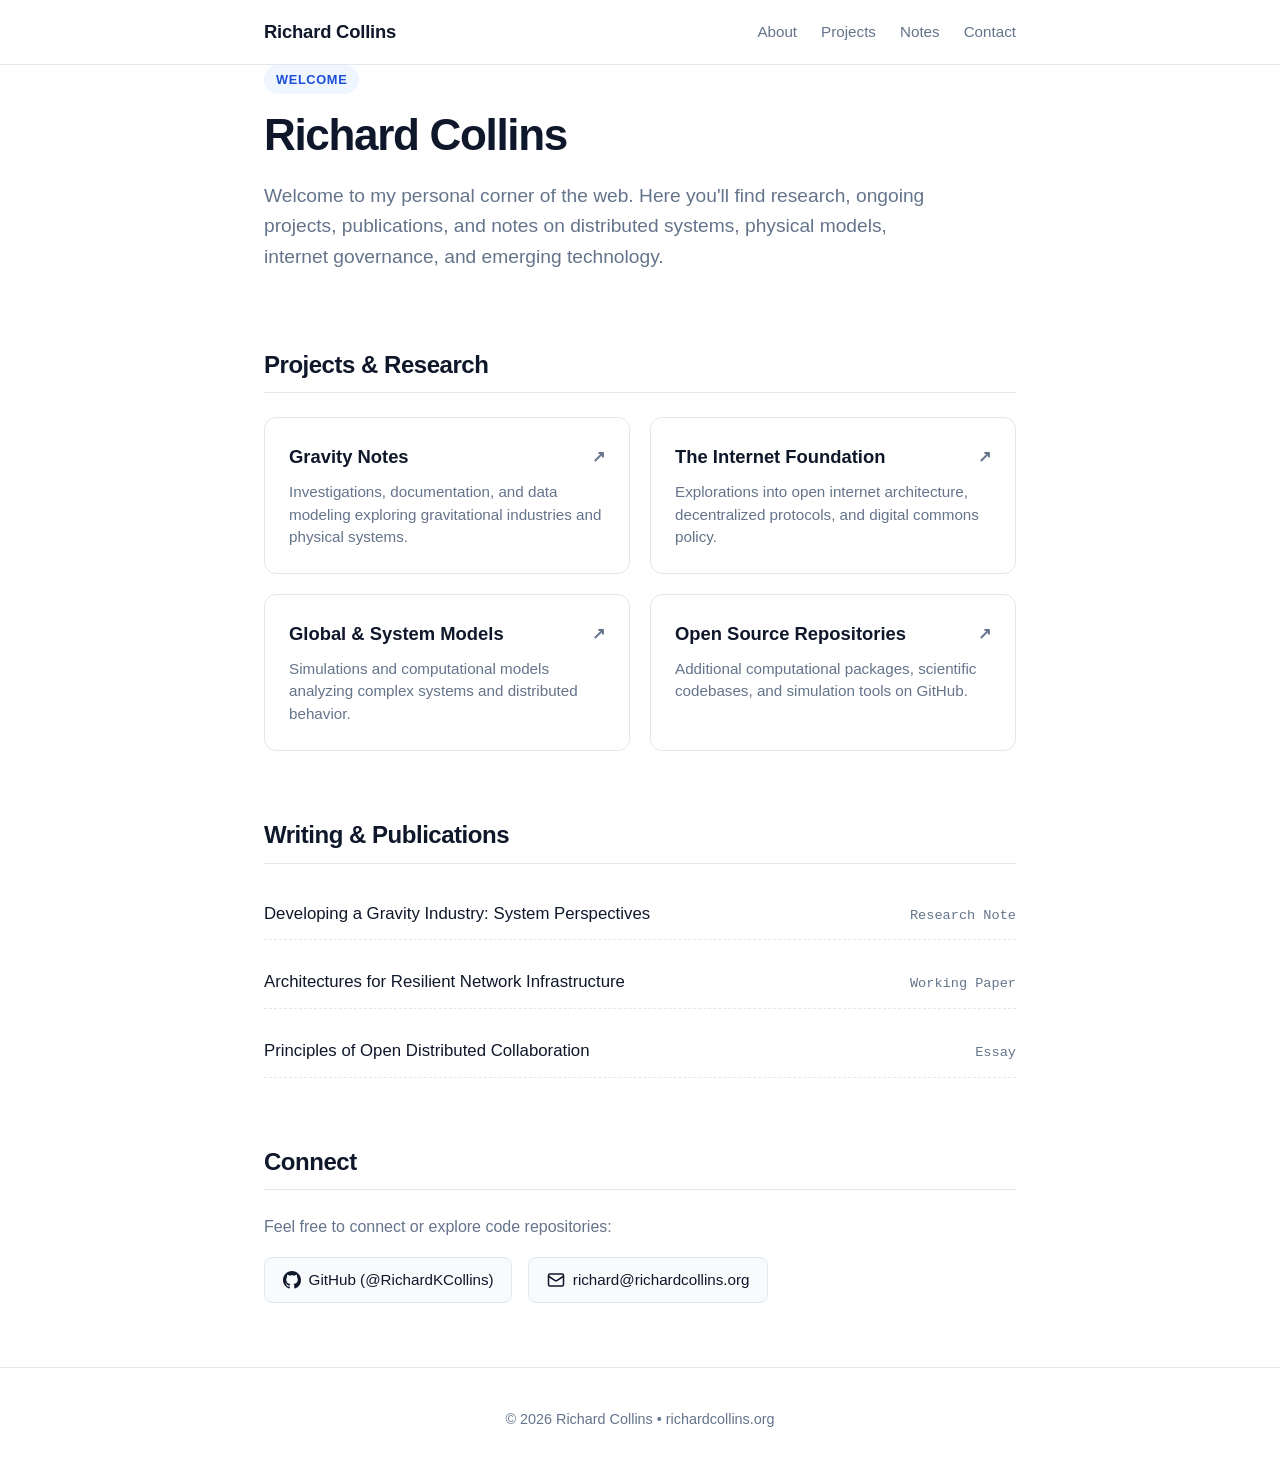
==== index.html @ 028e2b4b "Initial commit: starter site for richardcollins.org" ====
<!DOCTYPE html>
<html lang="en">
<head>
  <meta charset="UTF-8">
  <meta name="viewport" content="width=device-width, initial-scale=1.0">
  <title>Richard Collins</title>
  <meta name="description" content="Personal website of Richard Collins - Research, projects, and notes.">
  <link rel="icon" href="data:image/svg+xml,<svg xmlns=%22http://www.w3.org/2000/svg%22 viewBox=%220%22%20width=%22100%22%20height=%22100%22><text y=%22.9em%22 font-size=%2290%22>🌐</text></svg>">
  <link rel="stylesheet" href="style.css">
</head>
<body>

  <header class="site-header">
    <div class="container nav-container">
      <a href="#" class="brand">Richard Collins</a>
      <nav>
        <ul class="nav-links">
          <li><a href="#about">About</a></li>
          <li><a href="#projects">Projects</a></li>
          <li><a href="#notes">Notes</a></li>
          <li><a href="#contact">Contact</a></li>
        </ul>
      </nav>
    </div>
  </header>

  <main class="container">
    <!-- Hero -->
    <section class="hero" id="about">
      <span class="hero-tag">Welcome</span>
      <h1>Richard Collins</h1>
      <p class="hero-lead">
        Welcome to my personal corner of the web. Here you'll find research, ongoing projects, publications, and notes on distributed systems, physical models, internet governance, and emerging technology.
      </p>
    </section>

    <!-- Projects -->
    <section class="section" id="projects">
      <h2 class="section-title">Projects & Research</h2>
      <div class="cards-grid">
        <a href="https://github.com/RichardKCollins/gravitynotes" class="card" target="_blank" rel="noopener">
          <h3>Gravity Notes <span class="arrow">↗</span></h3>
          <p>Investigations, documentation, and data modeling exploring gravitational industries and physical systems.</p>
        </a>

        <a href="https://github.com/RichardKCollins/TheInternetFoundation" class="card" target="_blank" rel="noopener">
          <h3>The Internet Foundation <span class="arrow">↗</span></h3>
          <p>Explorations into open internet architecture, decentralized protocols, and digital commons policy.</p>
        </a>

        <a href="https://github.com/RichardKCollins/System" class="card" target="_blank" rel="noopener">
          <h3>Global & System Models <span class="arrow">↗</span></h3>
          <p>Simulations and computational models analyzing complex systems and distributed behavior.</p>
        </a>

        <a href="https://github.com/RichardKCollins" class="card" target="_blank" rel="noopener">
          <h3>Open Source Repositories <span class="arrow">↗</span></h3>
          <p>Additional computational packages, scientific codebases, and simulation tools on GitHub.</p>
        </a>
      </div>
    </section>

    <!-- Writing / Notes -->
    <section class="section" id="notes">
      <h2 class="section-title">Writing & Publications</h2>
      <div class="item-list">
        <div class="item-row">
          <span class="item-title">Developing a Gravity Industry: System Perspectives</span>
          <span class="item-meta">Research Note</span>
        </div>
        <div class="item-row">
          <span class="item-title">Architectures for Resilient Network Infrastructure</span>
          <span class="item-meta">Working Paper</span>
        </div>
        <div class="item-row">
          <span class="item-title">Principles of Open Distributed Collaboration</span>
          <span class="item-meta">Essay</span>
        </div>
      </div>
    </section>

    <!-- Contact -->
    <section class="section" id="contact">
      <h2 class="section-title">Connect</h2>
      <p style="color: var(--text-muted); margin-bottom: 1rem;">
        Feel free to connect or explore code repositories:
      </p>
      <div class="contact-links">
        <a href="https://github.com/RichardKCollins" class="btn-link" target="_blank" rel="noopener">
          <svg width="18" height="18" viewBox="0 0 24 24" fill="currentColor">
            <path d="M12 0C5.37 0 0 5.37 0 12c0 5.31 3.435 9.795 8.205 11.385.6.105.825-.255.825-.57 0-.285-.015-1.23-.015-2.235-3.015.555-3.795-.735-4.035-1.41-.135-.345-.72-1.41-1.23-1.695-.42-.225-1.02-.78-.015-.795.945-.015 1.62.87 1.845 1.23 1.08 1.815 2.805 1.305 3.495.99.105-.78.42-1.305.765-1.605-2.67-.3-5.46-1.335-5.46-5.925 0-1.305.465-2.385 1.23-3.225-.12-.3-.54-1.53.12-3.18 0 0 1.005-.315 3.3 1.23.96-.27 1.98-.405 3-.405s2.04.135 3 .405c2.295-1.56 3.3-1.23 3.3-1.23.66 1.65.24 2.88.12 3.18.765.84 1.23 1.905 1.23 3.225 0 4.605-2.805 5.625-5.475 5.925.435.375.81 1.095.81 2.22 0 1.605-.015 2.895-.015 3.3 0 .315.225.69.825.57A12.02 12.02 0 0024 12c0-6.63-5.37-12-12-12z"/>
          </svg>
          GitHub (@RichardKCollins)
        </a>
        <a href="mailto:richard@richardcollins.org" class="btn-link">
          <svg width="18" height="18" viewBox="0 0 24 24" fill="none" stroke="currentColor" stroke-width="2" stroke-linecap="round" stroke-linejoin="round">
            <rect width="20" height="16" x="2" y="4" rx="2"/>
            <path d="m22 7-8.97 5.7a1.94 1.94 0 0 1-2.06 0L2 7"/>
          </svg>
          richard@richardcollins.org
        </a>
      </div>
    </section>
  </main>

  <footer class="site-footer">
    <div class="container">
      <p>&copy; 2026 Richard Collins &bull; <a href="https://richardcollins.org" style="color: inherit; text-decoration: none;">richardcollins.org</a></p>
    </div>
  </footer>

</body>
</html>
---- style.css ----
:root {
  --font-sans: -apple-system, BlinkMacSystemFont, "Segoe UI", Roboto, Oxygen, Ubuntu, Cantarell, "Helvetica Neue", sans-serif;
  --font-mono: ui-monospace, SFMono-Regular, "SF Mono", Menlo, Consolas, "Liberation Mono", monospace;
  
  --bg-color: #ffffff;
  --bg-subtle: #f8fafc;
  --card-bg: #ffffff;
  --card-border: #e2e8f0;
  --card-hover-border: #cbd5e1;
  --text-main: #0f172a;
  --text-muted: #64748b;
  --accent: #2563eb;
  --accent-hover: #1d4ed8;
  --badge-bg: #eff6ff;
  --badge-text: #1d4ed8;
  --header-bg: rgba(255, 255, 255, 0.85);
}

@media (prefers-color-scheme: dark) {
  :root {
    --bg-color: #0b0f17;
    --bg-subtle: #111827;
    --card-bg: #151d2c;
    --card-border: #1e293b;
    --card-hover-border: #334155;
    --text-main: #f8fafc;
    --text-muted: #94a3b8;
    --accent: #38bdf8;
    --accent-hover: #7dd3fc;
    --badge-bg: rgba(56, 189, 248, 0.12);
    --badge-text: #38bdf8;
    --header-bg: rgba(11, 15, 23, 0.85);
  }
}

* {
  box-sizing: border-box;
  margin: 0;
  padding: 0;
}

html {
  scroll-behavior: smooth;
  font-family: var(--font-sans);
  background-color: var(--bg-color);
  color: var(--text-main);
  line-height: 1.65;
  -webkit-font-smoothing: antialiased;
}

body {
  min-height: 100vh;
  display: flex;
  flex-direction: column;
}

.container {
  max-width: 800px;
  margin: 0 auto;
  padding: 0 1.5rem;
  width: 100%;
}

/* Header */
.site-header {
  position: sticky;
  top: 0;
  backdrop-filter: blur(12px);
  -webkit-backdrop-filter: blur(12px);
  background-color: var(--header-bg);
  border-bottom: 1px solid var(--card-border);
  z-index: 50;
}

.nav-container {
  display: flex;
  justify-content: space-between;
  align-items: center;
  height: 4rem;
}

.brand {
  font-weight: 700;
  font-size: 1.15rem;
  color: var(--text-main);
  text-decoration: none;
  letter-spacing: -0.01em;
}

.nav-links {
  display: flex;
  gap: 1.5rem;
  list-style: none;
}

.nav-links a {
  color: var(--text-muted);
  text-decoration: none;
  font-size: 0.95rem;
  font-weight: 500;
  transition: color 0.15s ease;
}

.nav-links a:hover {
  color: var(--accent);
}

/* Main Content */
main {
  flex: 1;
  padding: 3.5rem 0 5rem;
}

/* Hero */
.hero {
  margin-bottom: 4.5rem;
}

.hero-tag {
  display: inline-block;
  font-size: 0.8rem;
  font-weight: 600;
  text-transform: uppercase;
  letter-spacing: 0.05em;
  background-color: var(--badge-bg);
  color: var(--badge-text);
  padding: 0.25rem 0.75rem;
  border-radius: 9999px;
  margin-bottom: 1rem;
}

.hero h1 {
  font-size: 2.75rem;
  font-weight: 800;
  letter-spacing: -0.03em;
  line-height: 1.15;
  margin-bottom: 1.25rem;
}

.hero-lead {
  font-size: 1.2rem;
  color: var(--text-muted);
  line-height: 1.6;
  max-width: 680px;
}

/* Sections */
.section {
  margin-bottom: 4rem;
}

.section-title {
  font-size: 1.5rem;
  font-weight: 700;
  letter-spacing: -0.02em;
  margin-bottom: 1.5rem;
  padding-bottom: 0.5rem;
  border-bottom: 1px solid var(--card-border);
}

/* Cards Grid */
.cards-grid {
  display: grid;
  grid-template-columns: 1fr;
  gap: 1.25rem;
}

@media (min-width: 640px) {
  .cards-grid {
    grid-template-columns: repeat(2, 1fr);
  }
}

.card {
  display: flex;
  flex-direction: column;
  background-color: var(--card-bg);
  border: 1px solid var(--card-border);
  border-radius: 0.75rem;
  padding: 1.5rem;
  text-decoration: none;
  color: inherit;
  transition: transform 0.15s ease, border-color 0.15s ease, box-shadow 0.15s ease;
}

.card:hover {
  transform: translateY(-2px);
  border-color: var(--card-hover-border);
  box-shadow: 0 8px 24px rgba(0, 0, 0, 0.06);
}

.card h3 {
  font-size: 1.15rem;
  font-weight: 600;
  margin-bottom: 0.5rem;
  display: flex;
  align-items: center;
  justify-content: space-between;
}

.card .arrow {
  color: var(--text-muted);
  font-size: 1rem;
  transition: transform 0.15s ease;
}

.card:hover .arrow {
  transform: translate(2px, -2px);
  color: var(--accent);
}

.card p {
  color: var(--text-muted);
  font-size: 0.95rem;
  line-height: 1.5;
  flex: 1;
}

/* List Items (Articles / Notes) */
.item-list {
  display: flex;
  flex-direction: column;
  gap: 1rem;
}

.item-row {
  display: flex;
  justify-content: space-between;
  align-items: baseline;
  padding: 0.75rem 0;
  border-bottom: 1px dashed var(--card-border);
  text-decoration: none;
  color: inherit;
  transition: color 0.15s ease;
}

.item-row:hover .item-title {
  color: var(--accent);
}

.item-title {
  font-size: 1.05rem;
  font-weight: 500;
  transition: color 0.15s ease;
}

.item-meta {
  font-family: var(--font-mono);
  font-size: 0.85rem;
  color: var(--text-muted);
  white-space: nowrap;
  margin-left: 1rem;
}

/* Contact Links */
.contact-links {
  display: flex;
  flex-wrap: wrap;
  gap: 1rem;
  margin-top: 1rem;
}

.btn-link {
  display: inline-flex;
  align-items: center;
  gap: 0.5rem;
  padding: 0.6rem 1.1rem;
  border-radius: 0.5rem;
  background-color: var(--bg-subtle);
  border: 1px solid var(--card-border);
  color: var(--text-main);
  text-decoration: none;
  font-weight: 500;
  font-size: 0.95rem;
  transition: all 0.15s ease;
}

.btn-link:hover {
  background-color: var(--accent);
  color: #ffffff;
  border-color: var(--accent);
}

/* Footer */
.site-footer {
  border-top: 1px solid var(--card-border);
  padding: 2.5rem 0;
  text-align: center;
  color: var(--text-muted);
  font-size: 0.9rem;
}
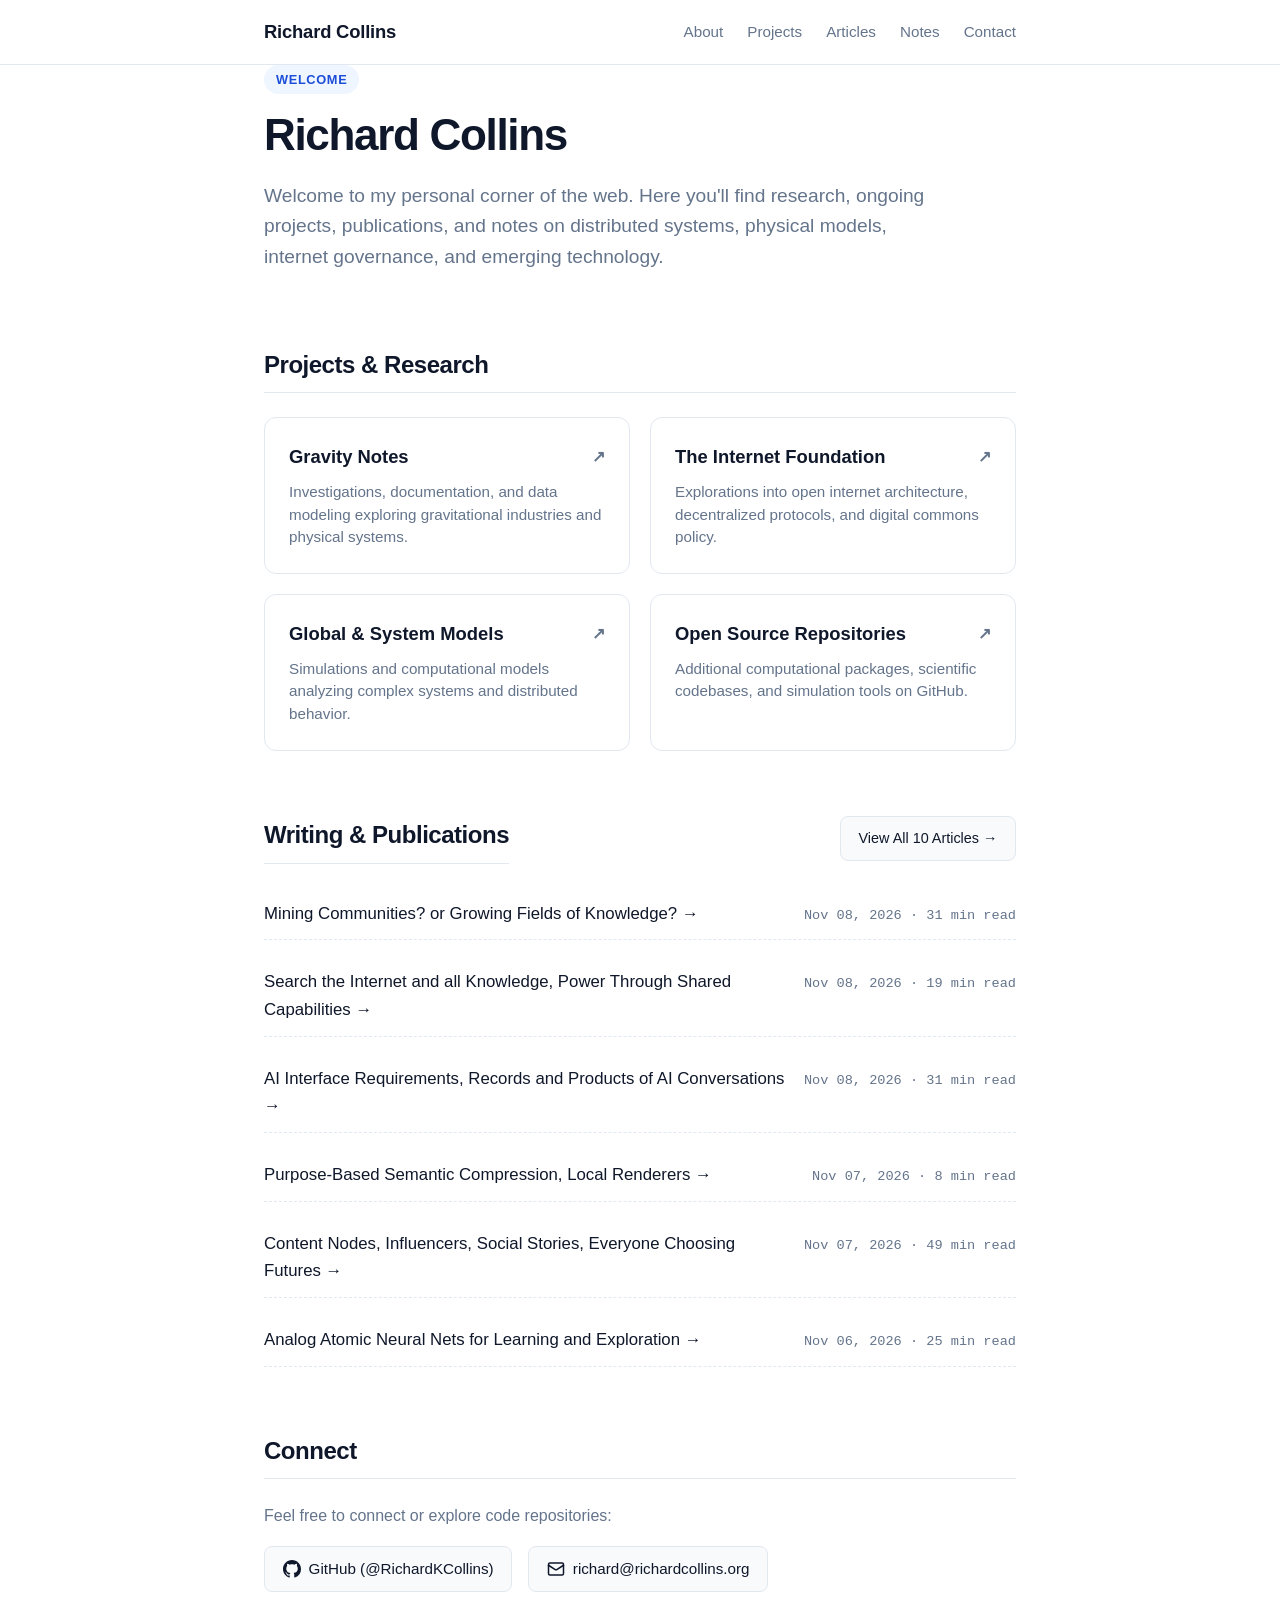
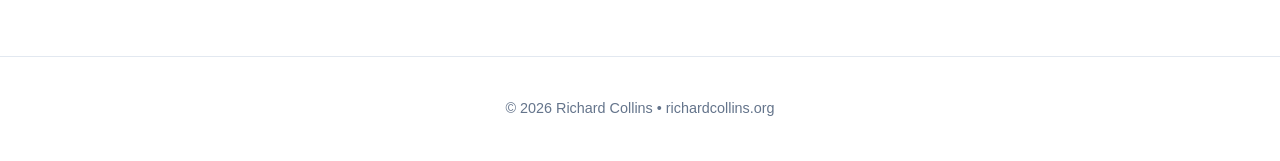
==== commit 257eeb7d: "feat: publish 10 articles with self-hosted images and responsive archive" ====
--- a/index.html
+++ b/index.html
@@ -17,6 +17,7 @@
         <ul class="nav-links">
           <li><a href="#about">About</a></li>
           <li><a href="#projects">Projects</a></li>
+          <li><a href="/articles/">Articles</a></li>
           <li><a href="#notes">Notes</a></li>
           <li><a href="#contact">Contact</a></li>
         </ul>
@@ -60,21 +61,36 @@
       </div>
     </section>
 
-    <!-- Writing / Notes -->
+        <!-- Writing / Notes -->
     <section class="section" id="notes">
-      <h2 class="section-title">Writing & Publications</h2>
+      <div style="display: flex; justify-content: space-between; align-items: baseline; margin-bottom: 1.5rem;">
+        <h2 class="section-title" style="margin-bottom: 0;">Writing & Publications</h2>
+        <a href="/articles/" class="btn-link" style="font-size: 0.9rem;">View All 10 Articles →</a>
+      </div>
       <div class="item-list">
         <div class="item-row">
-          <span class="item-title">Developing a Gravity Industry: System Perspectives</span>
-          <span class="item-meta">Research Note</span>
+          <a href="/articles/mining-communities-or-growing-fields-of-knowledge/" class="item-title" style="text-decoration: none; color: inherit;">Mining Communities? or Growing Fields of Knowledge? <span class="arrow">→</span></a>
+          <span class="item-meta">Nov 08, 2026 · 31 min read</span>
         </div>
         <div class="item-row">
-          <span class="item-title">Architectures for Resilient Network Infrastructure</span>
-          <span class="item-meta">Working Paper</span>
+          <a href="/articles/search-the-internet-and-all-knowledge-power-through-shared-c/" class="item-title" style="text-decoration: none; color: inherit;">Search the Internet and all Knowledge, Power Through Shared Capabilities <span class="arrow">→</span></a>
+          <span class="item-meta">Nov 08, 2026 · 19 min read</span>
         </div>
         <div class="item-row">
-          <span class="item-title">Principles of Open Distributed Collaboration</span>
-          <span class="item-meta">Essay</span>
+          <a href="/articles/ai-interface-requirements-records-and-products-of-ai-convers/" class="item-title" style="text-decoration: none; color: inherit;">AI Interface Requirements, Records and Products of AI Conversations <span class="arrow">→</span></a>
+          <span class="item-meta">Nov 08, 2026 · 31 min read</span>
+        </div>
+        <div class="item-row">
+          <a href="/articles/purpose-based-semantic-compression-local-renderers/" class="item-title" style="text-decoration: none; color: inherit;">Purpose-Based Semantic Compression, Local Renderers <span class="arrow">→</span></a>
+          <span class="item-meta">Nov 07, 2026 · 8 min read</span>
+        </div>
+        <div class="item-row">
+          <a href="/articles/content-nodes-influencers-social-stories-everyone-choosing-f/" class="item-title" style="text-decoration: none; color: inherit;">Content Nodes, Influencers, Social Stories, Everyone Choosing Futures <span class="arrow">→</span></a>
+          <span class="item-meta">Nov 07, 2026 · 49 min read</span>
+        </div>
+        <div class="item-row">
+          <a href="/articles/analog-atomic-neural-nets-for-learning-and-exploration/" class="item-title" style="text-decoration: none; color: inherit;">Analog Atomic Neural Nets for Learning and Exploration <span class="arrow">→</span></a>
+          <span class="item-meta">Nov 06, 2026 · 25 min read</span>
         </div>
       </div>
     </section>
--- a/style.css
+++ b/style.css
@@ -289,3 +289,357 @@
   color: var(--text-muted);
   font-size: 0.9rem;
 }
+
+/* ==========================================================================
+   Article Detail & Archive Styling
+   ========================================================================== */
+
+/* Breadcrumb */
+.breadcrumb-nav {
+  padding: 1.5rem 0 1rem;
+}
+
+.breadcrumb-link {
+  color: var(--text-muted);
+  text-decoration: none;
+  font-size: 0.9rem;
+  font-weight: 500;
+  transition: color 0.15s ease;
+}
+
+.breadcrumb-link:hover {
+  color: var(--accent);
+}
+
+/* Article Page */
+.article-page {
+  padding-bottom: 4rem;
+}
+
+.article-header {
+  margin-bottom: 2rem;
+}
+
+.article-meta-top {
+  display: flex;
+  flex-wrap: wrap;
+  align-items: center;
+  gap: 0.5rem;
+  font-family: var(--font-mono);
+  font-size: 0.85rem;
+  color: var(--text-muted);
+  margin-bottom: 1rem;
+}
+
+.meta-dot {
+  opacity: 0.5;
+}
+
+.read-time {
+  background-color: var(--badge-bg);
+  color: var(--badge-text);
+  padding: 0.15rem 0.5rem;
+  border-radius: 9999px;
+  font-weight: 500;
+  font-size: 0.75rem;
+}
+
+.original-link {
+  color: var(--accent);
+  text-decoration: none;
+}
+
+.original-link:hover {
+  text-decoration: underline;
+}
+
+.article-title {
+  font-size: 2.25rem;
+  line-height: 1.25;
+  font-weight: 800;
+  letter-spacing: -0.025em;
+  color: var(--text-main);
+  margin-bottom: 1rem;
+}
+
+.article-author {
+  font-size: 0.95rem;
+  color: var(--text-muted);
+}
+
+/* Cover Image */
+.article-cover-wrapper {
+  margin: 1.5rem 0 2.5rem;
+  border-radius: 0.75rem;
+  overflow: hidden;
+  border: 1px solid var(--card-border);
+  background-color: var(--bg-subtle);
+}
+
+.article-cover-img {
+  width: 100%;
+  max-height: 480px;
+  object-fit: cover;
+  display: block;
+}
+
+/* Article Body Content */
+.article-content {
+  font-size: 1.075rem;
+  line-height: 1.8;
+  color: var(--text-main);
+}
+
+.article-content h1,
+.article-content h2,
+.article-content h3,
+.article-content h4 {
+  color: var(--text-main);
+  letter-spacing: -0.015em;
+  margin-top: 2.5rem;
+  margin-bottom: 1rem;
+  line-height: 1.35;
+}
+
+.article-content h1 { font-size: 1.85rem; }
+.article-content h2 { font-size: 1.5rem; }
+.article-content h3 { font-size: 1.25rem; }
+
+.article-content p {
+  margin-bottom: 1.5rem;
+}
+
+.article-content ul,
+.article-content ol {
+  margin-bottom: 1.5rem;
+  padding-left: 1.75rem;
+}
+
+.article-content li {
+  margin-bottom: 0.5rem;
+}
+
+.article-content blockquote {
+  border-left: 3px solid var(--accent);
+  padding: 0.75rem 1.25rem;
+  margin: 1.75rem 0;
+  background-color: var(--bg-subtle);
+  border-radius: 0 0.5rem 0.5rem 0;
+  color: var(--text-muted);
+  font-style: italic;
+}
+
+.article-content pre {
+  background-color: var(--bg-subtle);
+  border: 1px solid var(--card-border);
+  border-radius: 0.5rem;
+  padding: 1.25rem;
+  overflow-x: auto;
+  font-family: var(--font-mono);
+  font-size: 0.9rem;
+  margin: 1.5rem 0;
+}
+
+.article-content code {
+  font-family: var(--font-mono);
+  font-size: 0.875em;
+  background-color: var(--bg-subtle);
+  border: 1px solid var(--card-border);
+  padding: 0.15rem 0.4rem;
+  border-radius: 0.25rem;
+}
+
+.article-content pre code {
+  background: none;
+  border: none;
+  padding: 0;
+}
+
+.article-content img {
+  max-width: 100%;
+  height: auto;
+  border-radius: 0.5rem;
+  margin: 2rem auto;
+  display: block;
+  border: 1px solid var(--card-border);
+}
+
+.article-content hr {
+  border: none;
+  border-top: 1px solid var(--card-border);
+  margin: 3rem 0;
+}
+
+.article-content a {
+  color: var(--accent);
+  text-decoration: underline;
+  text-underline-offset: 3px;
+}
+
+.article-content a:hover {
+  color: var(--accent-hover);
+}
+
+.article-content table {
+  width: 100%;
+  border-collapse: collapse;
+  margin: 2rem 0;
+  font-size: 0.95rem;
+}
+
+.article-content th,
+.article-content td {
+  padding: 0.75rem 1rem;
+  border: 1px solid var(--card-border);
+  text-align: left;
+}
+
+.article-content th {
+  background-color: var(--bg-subtle);
+  font-weight: 600;
+}
+
+/* Article Footer Navigation */
+.article-footer-nav {
+  margin-top: 4rem;
+  padding-top: 2rem;
+  border-top: 1px solid var(--card-border);
+}
+
+.article-nav-links {
+  display: flex;
+  justify-content: space-between;
+  gap: 1rem;
+  margin-bottom: 2.5rem;
+}
+
+.article-footer-author {
+  background-color: var(--bg-subtle);
+  border: 1px solid var(--card-border);
+  border-radius: 0.75rem;
+  padding: 1.5rem;
+  font-size: 0.95rem;
+  color: var(--text-muted);
+}
+
+.article-footer-author strong {
+  color: var(--text-main);
+}
+
+.article-footer-author a {
+  color: var(--accent);
+  text-decoration: none;
+}
+
+.article-footer-author a:hover {
+  text-decoration: underline;
+}
+
+/* ==========================================================================
+   Archive Grid & Search
+   ========================================================================== */
+
+.archive-page {
+  padding-bottom: 4rem;
+}
+
+.archive-hero {
+  padding: 4rem 0 2rem;
+}
+
+.search-bar-wrapper {
+  margin-top: 1.5rem;
+}
+
+.search-bar-wrapper input {
+  width: 100%;
+  padding: 0.85rem 1.25rem;
+  font-size: 1rem;
+  border-radius: 0.5rem;
+  border: 1px solid var(--card-border);
+  background-color: var(--card-bg);
+  color: var(--text-main);
+  outline: none;
+  transition: all 0.15s ease;
+  font-family: inherit;
+}
+
+.search-bar-wrapper input:focus {
+  border-color: var(--accent);
+  box-shadow: 0 0 0 3px rgba(37, 99, 235, 0.15);
+}
+
+.archive-grid {
+  display: flex;
+  flex-direction: column;
+  gap: 1.25rem;
+  margin-top: 2rem;
+}
+
+.archive-card {
+  display: flex;
+  gap: 1.5rem;
+  background-color: var(--card-bg);
+  border: 1px solid var(--card-border);
+  border-radius: 0.75rem;
+  padding: 1.5rem;
+  text-decoration: none;
+  color: inherit;
+  transition: all 0.2s ease;
+  align-items: center;
+}
+
+.archive-card:hover {
+  border-color: var(--accent);
+  transform: translateY(-2px);
+  box-shadow: 0 8px 24px rgba(0, 0, 0, 0.04);
+}
+
+.archive-thumb {
+  flex-shrink: 0;
+  width: 140px;
+  height: 90px;
+  border-radius: 0.5rem;
+  overflow: hidden;
+  background-color: var(--bg-subtle);
+  border: 1px solid var(--card-border);
+}
+
+.archive-thumb img {
+  width: 100%;
+  height: 100%;
+  object-fit: cover;
+}
+
+.archive-card-body {
+  flex-grow: 1;
+}
+
+.archive-card-body h3 {
+  font-size: 1.15rem;
+  font-weight: 600;
+  line-height: 1.4;
+  margin-bottom: 0.5rem;
+  color: var(--text-main);
+}
+
+.archive-card-body .read-more {
+  font-size: 0.85rem;
+  font-weight: 500;
+  color: var(--accent);
+}
+
+@media (max-width: 640px) {
+  .archive-card {
+    flex-direction: column;
+    align-items: flex-start;
+  }
+  .archive-thumb {
+    width: 100%;
+    height: 160px;
+  }
+  .article-title {
+    font-size: 1.75rem;
+  }
+}
+
